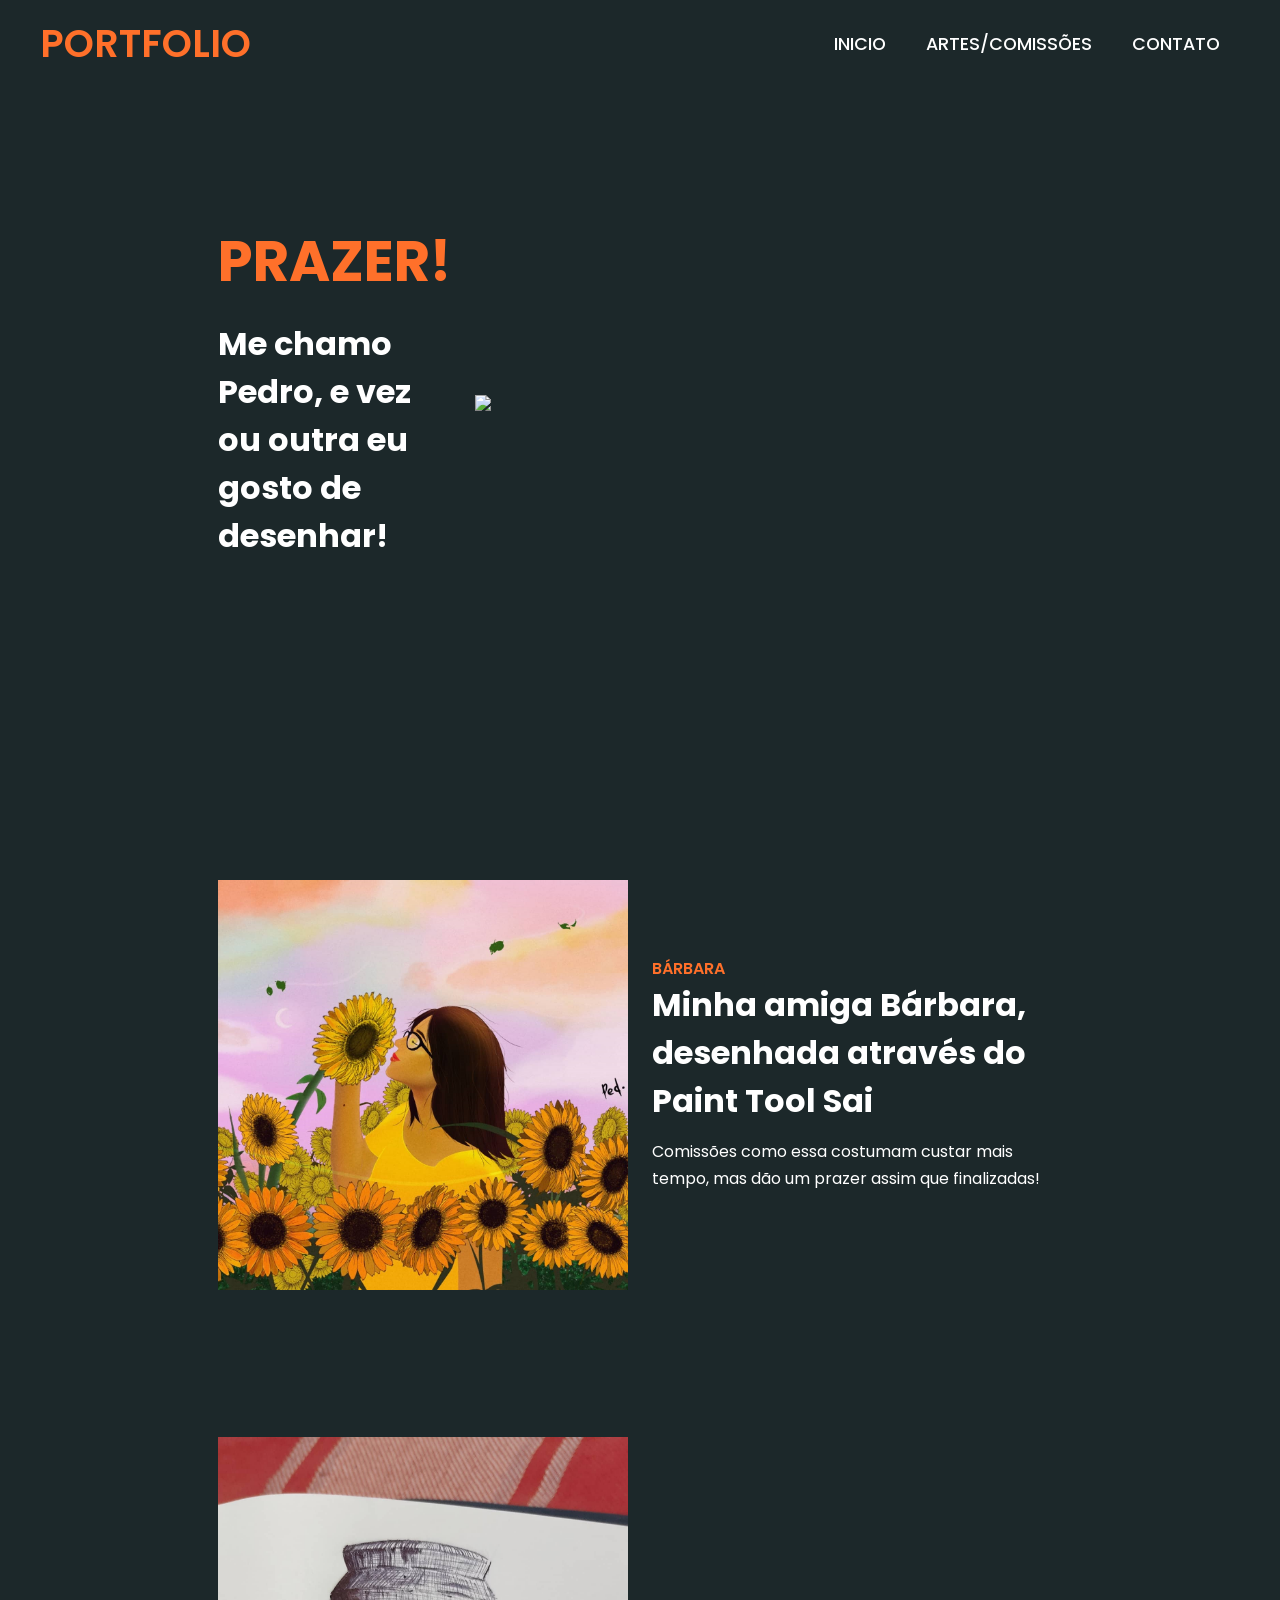
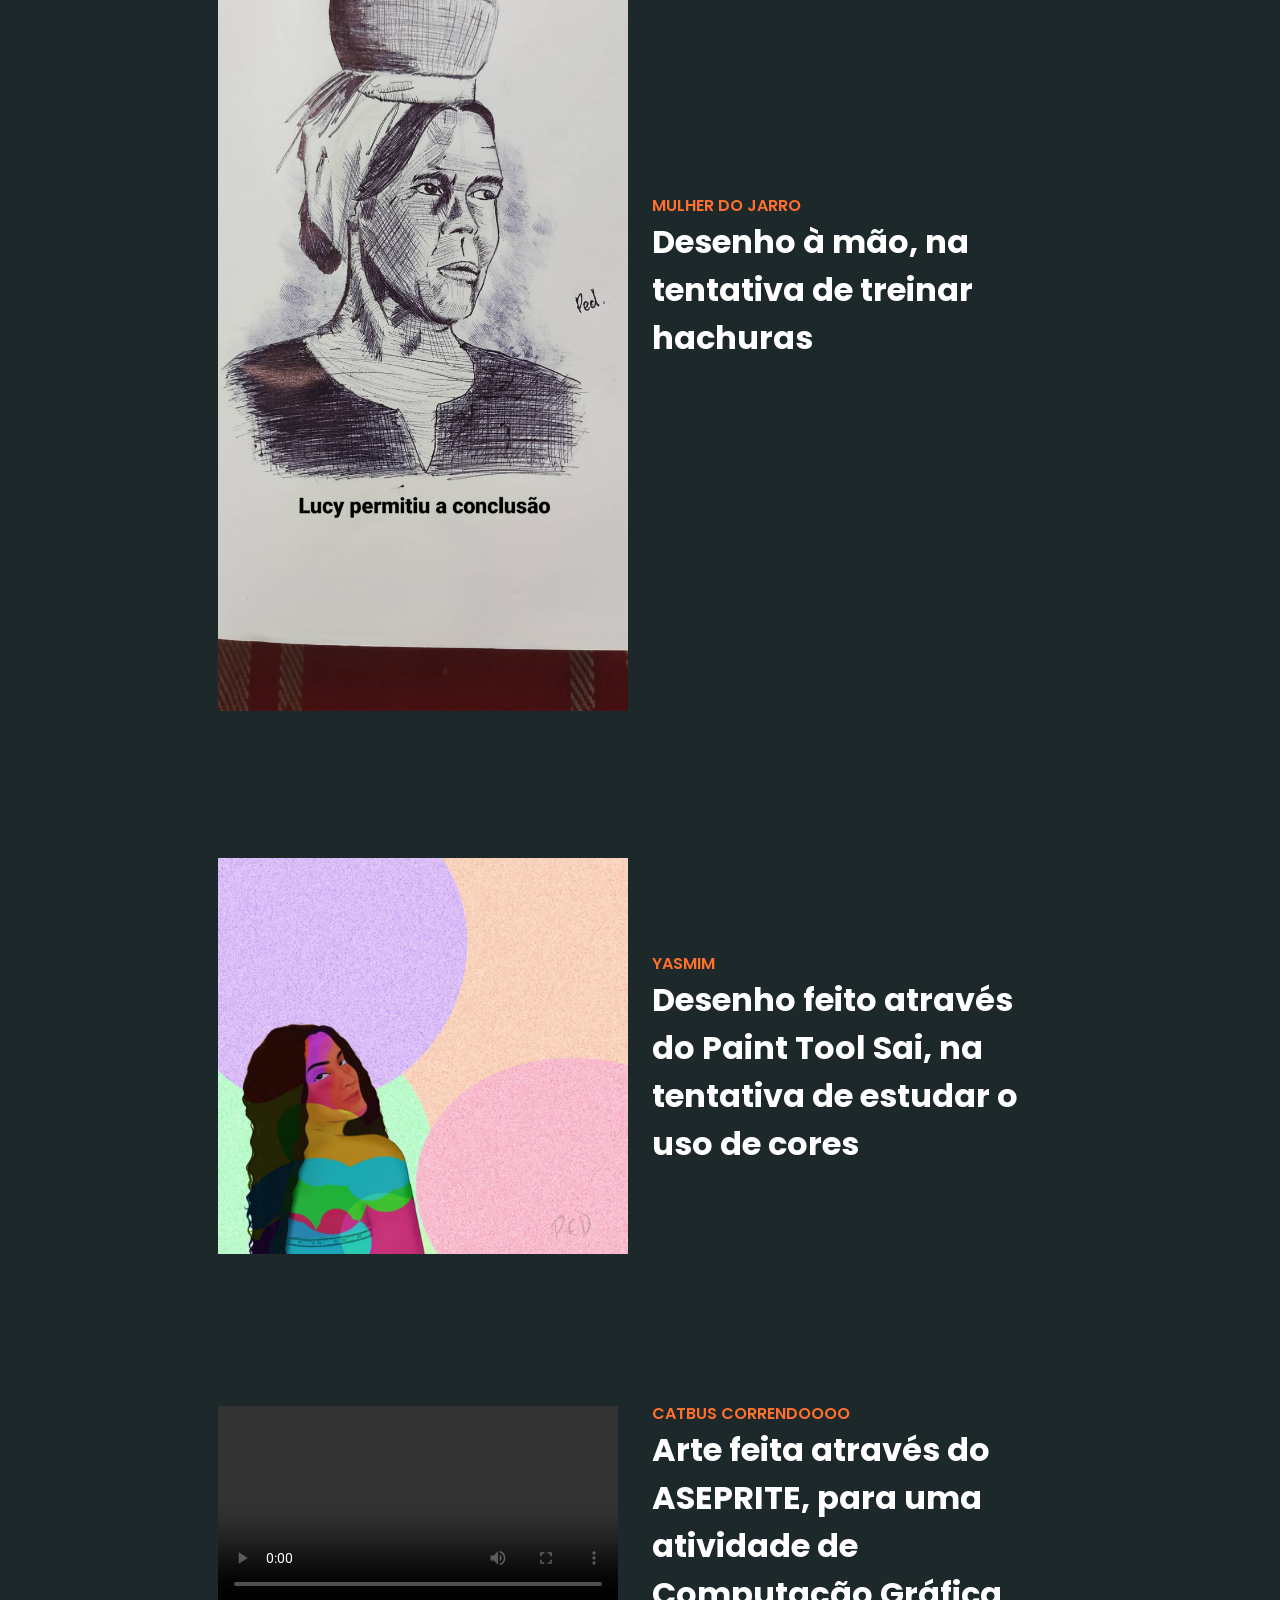
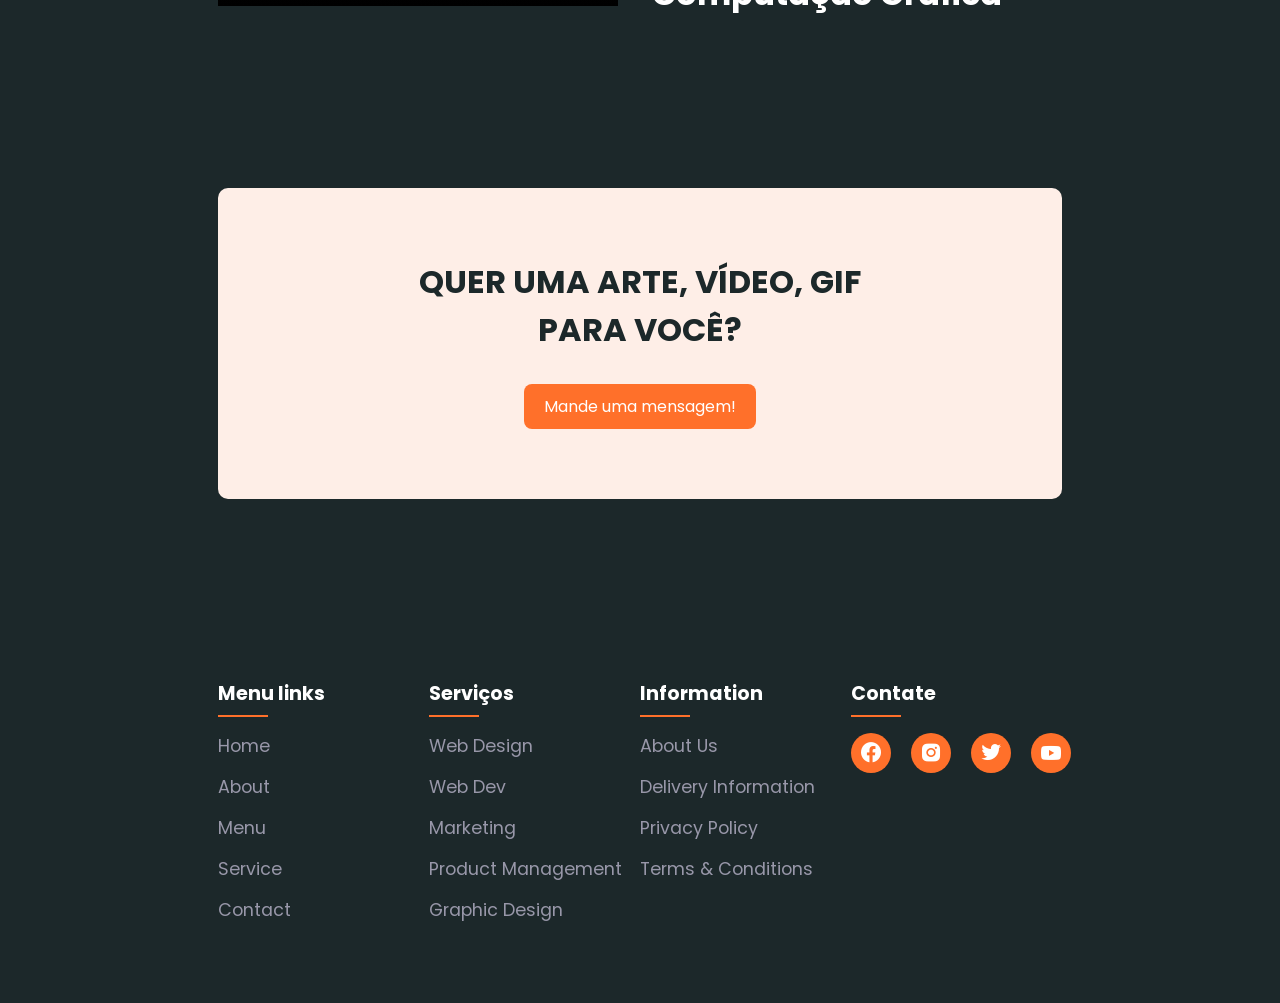
==== index.html @ 0721899a "Add files via upload" ====
<!DOCTYPE html>
<html lang="en">
<head>
    <meta charset="UTF-8">
    <meta name="viewport" content="width=device-width, initial-scale=1.0">
    <title>PEDRO</title>
    <link rel="icon" href="../favicons/favicon-16x16.png">
    <link rel="stylesheet" href="style.css">
    <!-- <link rel="stylesheet" href="../js/script.js"> -->
    <link rel="stylesheet"
    href="https://unpkg.com/boxicons@latest/css/boxicons.min.css">
    <link rel="preconnect" href="https://fonts.googleapis.com">
    <link rel="preconnect" href="https://fonts.gstatic.com" crossorigin>
    <link href="https://fonts.googleapis.com/css2?family=Poppins:wght@100;200;300;400;500;600;700;800;900&family=Roboto:ital,wght@0,100;0,300;0,400;0,500;1,700&display=swap" rel="stylesheet">



</head>



<body>
    <div class="container"> 
    <header>
        <a href="#" class="logo">PORTFOLIO</a>
        <div class="bx bx-menu" id="menu-icon"></div>
        <ul class="navbar">
            <li><a href="#home">INICIO</a></li>
            <li><a href="#about">ARTES/COMISSÕES</a></li>
            <li><a href="#contact">CONTATO</a></li>
        </ul>
    </header>

    <!---home-->

    <section class="home" id="home">
        <div class="home-text">
            <h1>PRAZER!</h1>
            <h2>Me chamo Pedro, e vez ou outra eu gosto de desenhar!<br> </h2>
           
        </div>
        <div class="home-img">
            <img src="home.png">
        </div>
    </section>

    <!---about us-->

    <section class="about" id="about">
        <div class="about-img">
            <img src="about.png">
        </div>
        <div class="about-text">
            <span>BÁRBARA</span>
            <h2>Minha amiga Bárbara, desenhada através do Paint Tool Sai<br></h2>
            <p>Comissões como essa costumam custar mais tempo, mas dão um prazer assim que finalizadas!</p>

        </div>
    </section>
    
    <section class="about" id="about">
        <div class="about-img">
            <img src="desenho.jpg">
        </div>
        <div class="about-text">
            <span>MULHER DO JARRO</span>
            <h2>Desenho à mão, na tentativa de treinar hachuras<br></h2>
           

        </div>
    </section>

       <section class="about" id="about">
        <div class="about-img">
            <img src="yaya.PNG">
        </div>
        <div class="about-text">
            <span>YASMIM</span>
            <h2>Desenho feito através do Paint Tool Sai, na tentativa de estudar o uso de cores<br></h2>
           
        </div>
        
    </section>

    </section>

       <section class="about" id="about">
        <div class="about-img">
            <video width="400" controls>
    <source src="video.mp4" type="video/mp4">
    Seu navegador não suporta vídeo.
</video>
        </div>
        <div class="about-text">
            <span>CATBUS CORRENDOOOO</span>
            <h2>Arte feita através do ASEPRITE, para uma atividade de Computação Gráfica<br></h2>
           
        </div>
    </section>
    <!---menu start-->
    <!-- outra aba -->
    

    <!---services-->

    

    <!---call to action-->

    <section class="cta">
        <h2>QUER UMA ARTE, VÍDEO, GIF  <br> PARA VOCÊ?</h2>
        <a href="https://chat.whatsapp.com/LiZrDglFqNV42SMV1oeiy0" target="_blank" class="btn">Mande uma mensagem!</a>
    </section>

    <!---footer start-->

    <section id="contact">
    <div class="footer">
            <div class="main">
                <div class="col">
                    <h4>Menu links</h4>
                    <ul>
                        <li><a href="#contact">Home</a></li>
                        <li><a href="#contact">About</a></li>
                        <li><a href="#contact">Menu</a></li>
                        <li><a href="#contact">Service</a></li>
                        <li><a href="#contact">Contact</a></li>
                    </ul>
                </div>
                <div class="col">
                    <h4>Serviços</h4>
                    <ul>
                        <li><a href="#contact">Web Design</a></li>
                        <li><a href="#contact">Web Dev</a></li>
                        <li><a href="#contact">Marketing</a></li>
                        <li><a href="#contact">Product Management</a></li>
                        <li><a href="#contact">Graphic Design</a></li>
                    </ul>
                </div>
                <div class="col">
                    <h4>Information</h4>
                    <ul>
                        <li><a href="#contact">About Us</a></li>
                        <li><a href="#contact">Delivery Information</a></li>
                        <li><a href="#contact">Privacy Policy</a></li>
                        <li><a href="#contact">Terms & conditions</a></li>
                    </ul>
                </div>
                <div class="col">
                    <h4>Contate</h4>
                    <div class="social">
                        <a href="https://www.facebook.com/profile.php?id=100011097669654" target="_blank"><i class='bx bxl-facebook-circle'></i></a>
                        <a href="https://www.instagram.com/hmpedu/" target="_blank"><i class='bx bxl-instagram-alt'></i></a>
                        <a href="https://x.com/elonmusk" target="_blank"><i class='bx bxl-twitter'></i></a>
                        <a href="https://www.youtube.com/channel/UCaJ1e0hix-t7EIKabcpacfQ" target="_blank"><i class='bx bxl-youtube'></i></a>
                    </div>
                </div>
            </div>
        </div>
    </div> <!-- Feche a div container aqui -->
    </section>

    <!---jsjs-->
    <script src="script.js"></script>




    
</body>
</html>


<!-- Aluno: PEDRO FELIPE  -->
---- style.css ----
* {
    padding: 0;
    margin: 0;
    box-sizing: border-box;
    font-family: 'Poppins', sans-serif;
    scroll-behavior: smooth;
    list-style: none;
    text-decoration: none;

}

:root {
    --main-color: #ff702a;
    --text-color: #fff;
    --bg-color: #1c282a;
    --big-font: 5rem;
    --h2-font:2.25rem;
    --p-font:0.9rem;

}

*::selection {
    background: var(--main-color);
    color: #fff;

}

body {

    color: var(--text-color);
    background: var(--bg-color);

}

header {
    position: fixed;
    top: 0;
    right: 0;
    width: 100%;
    z-index: 1000;
    display: flex;
    align-items: center;
    justify-content: space-between;
    padding: 30px 170px;
    background: var(--bg-color);

}

.logo {
    color: var(--main-color);
    font-weight: 600;
    font-weight: 600;
    font-size: 2.4rem;

}

.navbar {
    display: flex;
}

.navbar a {
    color: var(--text-color);
    font-size: 1.1rem;
    padding: 10px 20px;
    font-weight: 500;

}

.navbar a:hover {
    color: var(--main-color);
    transition: .4s;

}

#menu-icon {
    font-size: 2rem;
    cursor: pointer;
    display: none;

}

section {
    padding: 70px 17%;

}

.home {
    width: 100%;
    min-height: 90vh;
    display: grid;
    grid-template-columns: repeat(2, 1fr);
    grid-gap: 1.5rem;
    align-items: center;
}

.home-img {
    max-width: 100%;
    width: 600px;
    height: auto;

}

.home-img img {
    max-width: 100%;
    width: 600px;
    height: auto;
}

.home-text h1{
    font-size: var(--big-font);
    color: var(--main-color);

}

.home-text h2 {
    font-size: var(--h2-font);
    margin: 1rem 0 2rem;

}

.btn {
    display: inline-block;
    padding: 10px 20px;
    background: var(--main-color);
    color: #fff;
    border-radius: 0.5rem;

}

.btn:hover {
    transform: scale(1.2) translateY(10px);
    transition: .4s;
}

.about {
    display: grid;
    grid-template-columns: repeat(2, 2fr);
    grid-gap: 1.5rem;
    align-items: center;

}

.about-img img {
    max-width: 100%;
    width: 480px;
    height: auto;
}

.about-text span {
    color: var(--main-color);
    font-weight: 600;
}

.about-text h2{
    font-size: var(--h2-font);
}
.about-text p{
    margin: 0.8rem 0 1.8rem;
    line-height: 1.7;
}

.heading {
    text-align: center;

}

.heading span {
    color: var(--main-color);
    font-weight: 600;

}

.heading span h2{
    font-size: var(--h2-font);

}

.menu-container {
    display: grid;
    grid-template-columns: repeat(auto-fit, minmax(220px, auto));
    grid-gap: 1.5rem;
    align-items: center;

}

.box {
    position: relative;
    margin-top: 4rem;
    height: auto;
    display: flex;
    flex-direction: column;
    align-items: center;
    justify-content: center;
    background: #feeee7;
    padding: 20px;
    border-radius: 0.5rem;
}


.box-img {
    width: 220px;
    height: 220px;

}

.box-img img {
    width: 100%;
    height: 100%;
}

.box h2{
    font-size: 1.3rem;
    color: var(--bg-color);

}

.box h3 {
    color: var(--bg-color);
    font-size: 1rem;
    font-weight: 400;
    margin: 4px 0 10px;

}

.box span {
    font-size: var(--p-font);
    color: var(--main-color);
    font-weight: 600;

}

.box .bx {
    background: var(--main-color);
    position: absolute;
    right: 0;
    top: 0;
    font-size: 20px;
    padding: 7px 10px;
    border-radius: 0 0.5rem 0 0.5rem;

}

.service-container {
    display: grid;
    grid-template-columns: repeat(auto-fit, minmax(240px, auto));
    grid-gap: 1.5rem;
    margin-top: 4rem;

}

.s-box {
    text-align: center;
    padding: 20px 30px;

}

.s-box img {
    width: 90px;

}

.s-box h3 {
    margin: 4px 0 10px;
    color: var(--main-color);
    font-size: 1.2rem;

}

.s-box p{
    line-height: 1.7;

}

.cta {
    background: #feeee7;
    padding: 70px 0;
    text-align: center;
    width: 66%;
    margin: 100px auto;
    border-radius: 10px;

}

.cta h2 {
    font-size: 2rem;
    color: var(--bg-color);
    margin-bottom: 30px;

}

.main {
    display: flex;
    flex-wrap: wrap;

}

.footer {
    padding: 10px 0;

}

.col {
    width: 25%;

}

.col h4 {
    font-size: 1.2rem;
    color: var(--text-color);
    margin-bottom: 25px;
    position: relative;

}

.col h4::before {
    content: '';
    position: absolute;
    height: 2px;
    width: 50px;
    left: 0;
    bottom: -9px;
    background: var(--main-color);

}

.col ul li:not(:last-child) {
    margin-bottom: 15px;

}

.col ul li a {
    color: #9897a9;
    font-size: 1.1rem;
    display: block;
    text-transform: capitalize;
    transition: .4s;

}

.col ul li a:hover {
    color: var(--text-color);
    transform: translateX(-12px);

}

.col .social {
    width: 220px;
    display: flex;
    align-items: center;
    justify-content: space-between;

}

.col .social a {
    height: 40px;
    width: 40px;
    background: var(--main-color);
    color: var(--text-color);
    display: inline-flex;
    align-items: center;
    justify-content: center;
    font-size: 1.5rem;
    border-radius: 50%;
    transition: .4s;

}

.col .social a:hover {
    transform: scale(1.2);
    color: var(--bg-color);
    background: var(--text-color);

}

@media (max-width: 1560px) {
    header {
        padding: 15px 40px;
    }
    :root {
        --big-font:3.5rem;
        --h2-font:2rem;
    }
}

@media (max-width: 1140px) {
    section {
        padding: 50px 8%;
    }
    #menu-icon {
        display: initial;
        color: var(--text-color);
    }
    header .navbar {
        position: absolute;
        top: -390px;
        left: 0;
        right: 0;
        display: flex;
        flex-direction: column;
        text-align: center;
        background: #2b2640;
        transition: .3s;
    }
    header .navbar.active{
        top: 70px;
    }
    .navbar a {
        padding: 1.5rem;
        display: block;
    }
    .col {
        width: 50%;
        margin-bottom: 10px;
    }
}

@media (max-width: 720px) {
    header {
        padding: 10px 16px;
    }
    .home {
        grid-template-columns: 1fr;
        text-align: center;
    } 
    .about {
        grid-template-columns: 1fr;
        text-align: center;
    }
    .home-text h1 {
        font-size: 3rem; /* Reduza o tamanho da fonte */
    }
    .home-text h2 {
        font-size: 1.5rem; /* Reduza o tamanho da fonte */
    }
    .about-img {
        order: 2;
    }
    section {
        padding: 100px 7%;
    }
}

@media (max-width: 575px) {
    .col {
        width: 100%;
    }
    
    .home-text h1 {
        display: flex;
        justify-content: center;
        align-items: center;
        text-align: center;
        
        font-size: 2rem; /* Reduza o tamanho da fonte */
    }
    .home-text h2 {
        font-size: 1rem; /* Reduza o tamanho da fonte */
    }
}
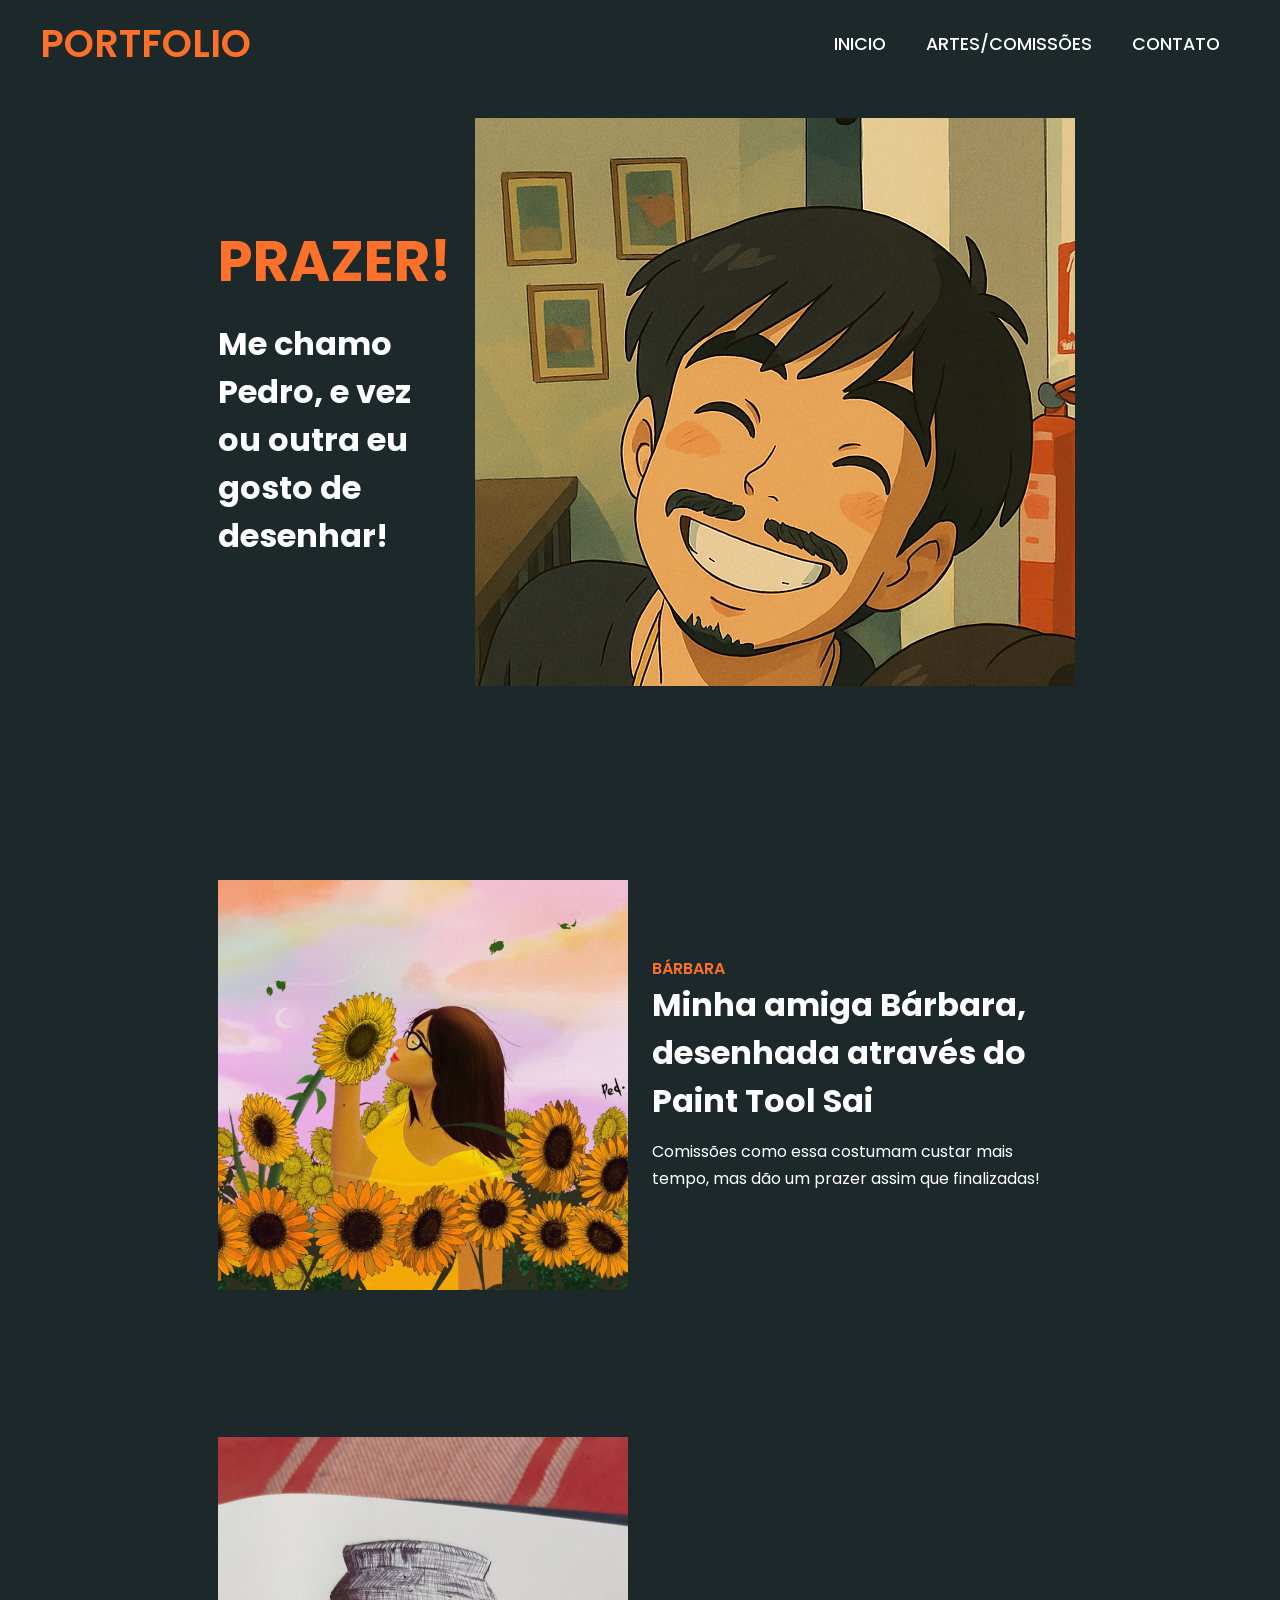
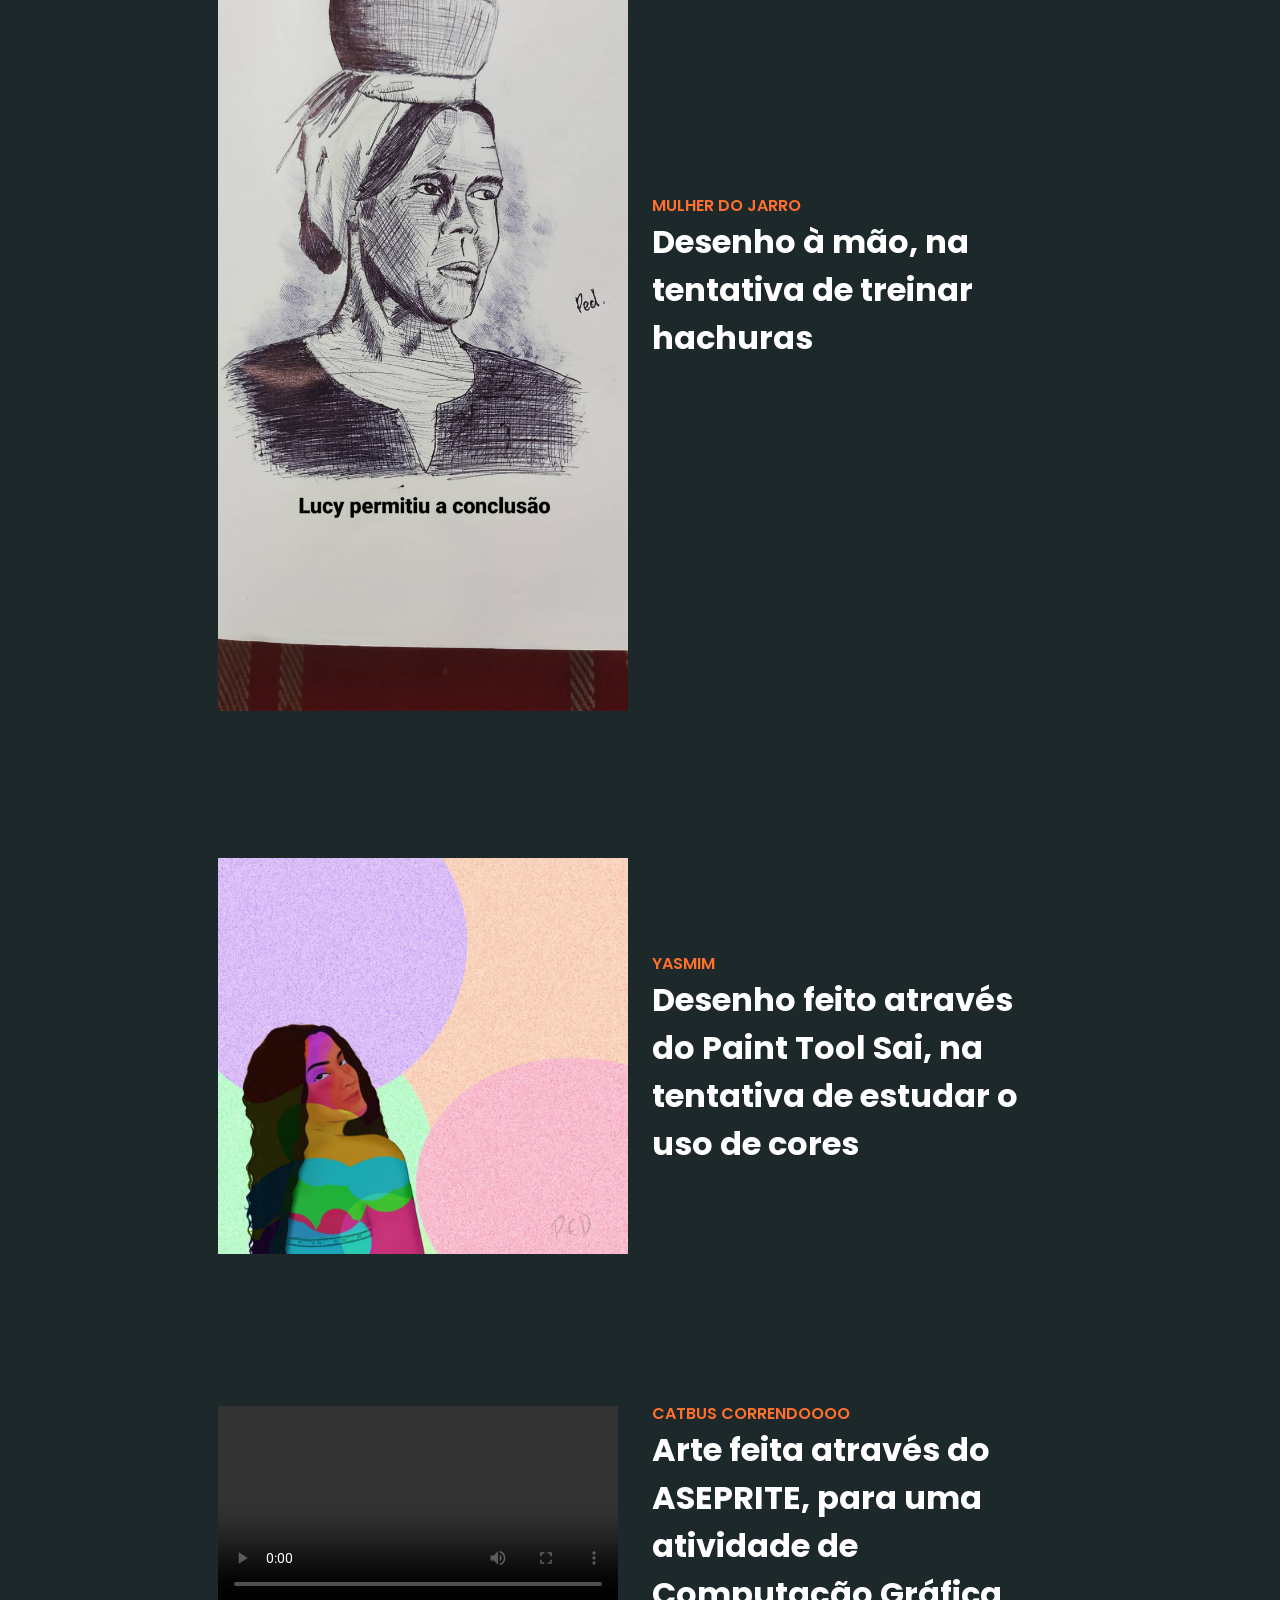
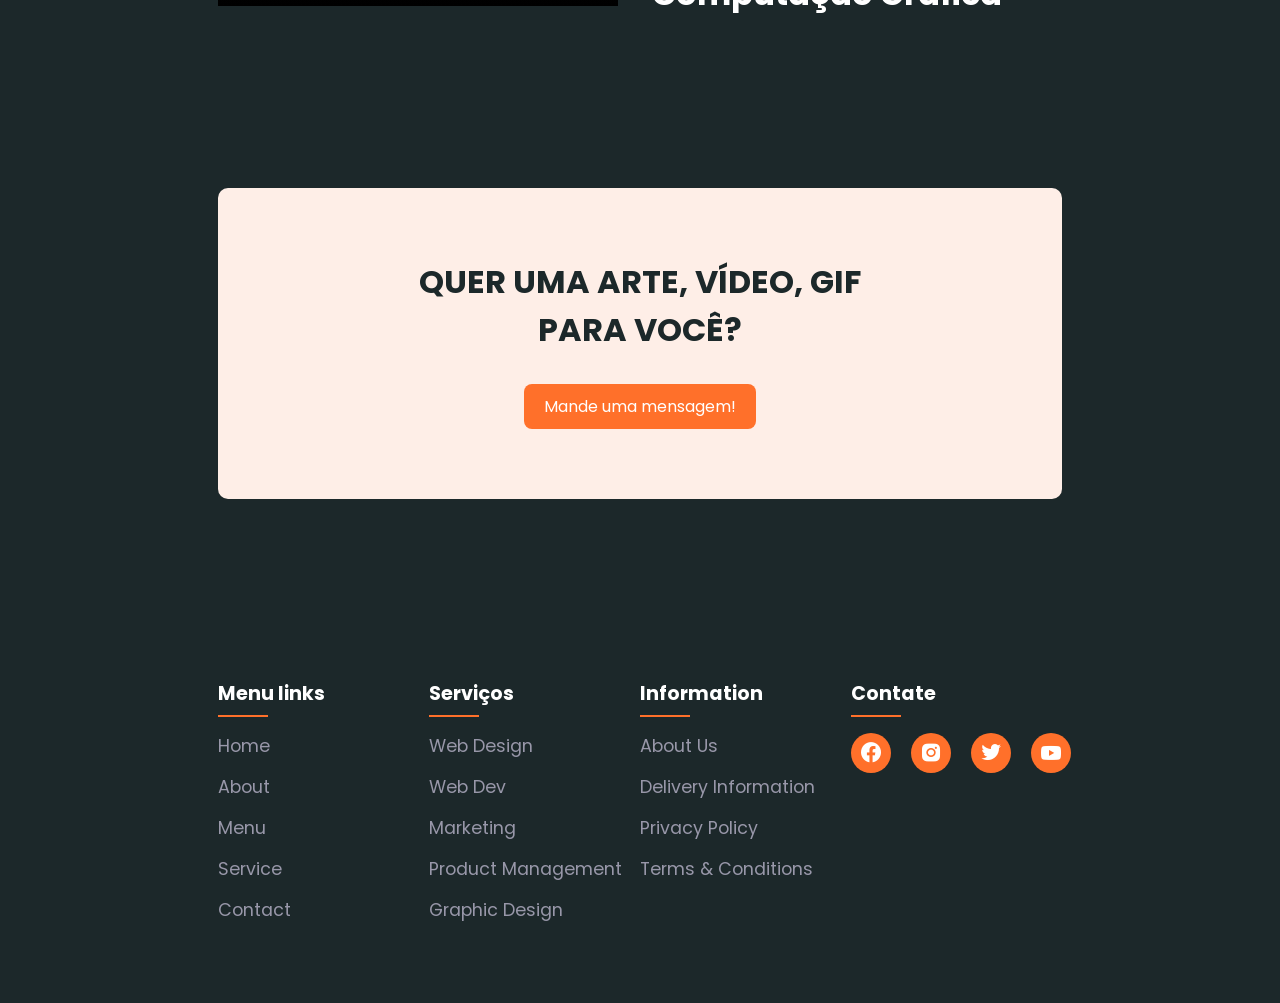
==== commit e88e94bd: "Update index.html" ====
--- a/index.html
+++ b/index.html
@@ -40,7 +40,7 @@
            
         </div>
         <div class="home-img">
-            <img src="home.png">
+            <img src="home.PNG">
         </div>
     </section>
 
@@ -171,4 +171,4 @@
 </html>
 
 
-<!-- Aluno: PEDRO FELIPE  -->+<!-- Aluno: PEDRO FELIPE  -->
